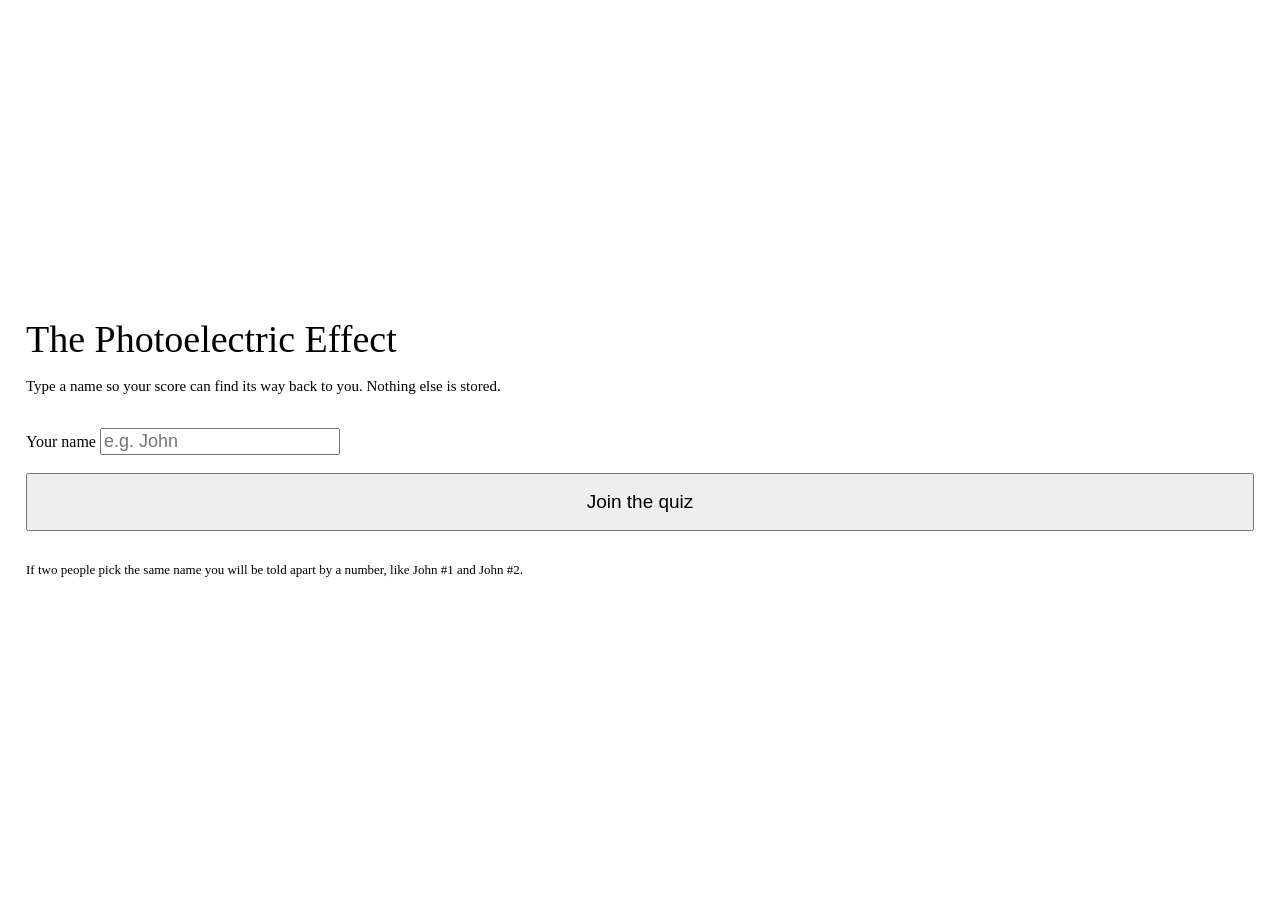
==== app/quiz.html @ e6664137 "the apparatus fills its frame, and the questions count properly NO BLACKBOARD HERE. Every other pict" ====
<!doctype html>
<html lang="en">
<head>
<meta charset="utf-8">
<meta name="viewport" content="width=device-width, initial-scale=1, viewport-fit=cover">
<title>The Photoelectric Effect — quiz</title>
<script>
/* ---- Freshness -----------------------------------------------------------
   GitHub Pages tells browsers to keep this page for ten minutes, and phones
   hold on far longer. A stale page running against a current server is a real
   risk on the day, not just an annoyance while building.

   So: ask an UNCACHED file what the current build is, and if this page is
   older, reload once with the new build in the URL - which the browser treats
   as a different address and therefore fetches fresh.

   Guarded against looping: if the URL already names that build, stop. Offline,
   the check fails silently and the page carries on with what it has. */
const BUILD = '29';
fetch('version.json?t=' + Date.now(), { cache: 'no-store' })
  .then(r => r.json())
  .then(v => {
    const latest = String(v.build);
    if (latest === BUILD) return;
    const u = new URL(location.href);
    if (u.searchParams.get('b') === latest) return;
    u.searchParams.set('b', latest);
    location.replace(u.toString());
  })
  .catch(() => {});
</script>
<link rel="stylesheet" href="theme.css?v=29">
<style>
/* Phone-first. This page is opened by scanning a QR code on the projector,
   over classroom wifi, so it stays small: no images, no libraries. */

body { padding: 0; min-height: 100dvh; display: flex; flex-direction: column; }

.bar {
  display: flex; align-items: center; justify-content: space-between; gap: 12px;
  padding: 12px 18px; border-bottom: 1px solid var(--rule-soft);
  background: var(--board-sunk); flex: none;
}
.bar .who   { font-family: var(--hand); font-size: 18px; }
.bar .score { font-size: 13px; color: var(--chalk-dim); white-space: nowrap; }
body.anon .bar { display: none; }

.screen { flex: 1 1 auto; display: none; flex-direction: column; justify-content: center;
          gap: 18px; padding: 24px 18px 32px; }
body.at-join    #join,
body.at-wait    #wait,
body.at-ask     #ask,
body.at-sent    #sent,
body.at-done    #done { display: flex; }

.big  { font-family: var(--hand); font-size: clamp(26px, 8vw, 38px); line-height: 1.2; }
.note { color: var(--chalk-dim); font-size: 15px; }
.placeholder { color: var(--chalk-faint); font-size: 13px; }

/* ---- Choices: big tap targets, one per line ---------------------------- */
.choices { display: flex; flex-direction: column; gap: 12px; }
.choice {
  display: block; width: 100%; text-align: left;
  font-family: var(--hand); font-size: 20px; padding: 18px 18px;
  border: 1.5px solid var(--rule); border-radius: 12px;
  background: var(--board-sunk); color: var(--chalk);
}
.choice:active { background: var(--board-panel); }
.choice[disabled] { opacity: .5; }
.choice.picked { border-color: var(--accent); color: var(--accent); }

/* ---- Waiting ------------------------------------------------------------ */
.waiting { display: flex; align-items: center; gap: 12px; color: var(--chalk-dim); }
.dot { width: 10px; height: 10px; border-radius: 50%; background: var(--accent);
       animation: pulse 1.4s ease-in-out infinite; }
@keyframes pulse { 0%,100% { opacity: .25 } 50% { opacity: 1 } }

#join input { font-size: 18px; }
#join button { font-size: 19px; padding: 16px; width: 100%; }

.tally { font-family: var(--hand); font-size: clamp(44px, 16vw, 72px); color: var(--emit); }

/* Shown when the presenter starts the next group. The switch used to be
   silent, which meant a score quietly became 0 with nothing to explain it. */
#newgroup {
  display: none; position: fixed; inset: 0; z-index: 10;
  background: rgba(14,18,17,.94);
  flex-direction: column; align-items: center; justify-content: center;
  gap: 16px; padding: 28px; text-align: center;
}
body.newgroup #newgroup { display: flex; }
#newgroup .big { color: var(--accent); }
#newgroup button { font-size: 19px; padding: 14px 28px; }

</style>
</head>
<body class="anon at-join">

<div class="bar">
  <span class="who" id="who"></span>
  <span class="score" id="scoreLine"></span>
</div>

<!-- 0. A new group has started ---------------------------------------- -->
<div id="newgroup">
  <div class="big">A new group has started</div>
  <p class="note">Join in and your score starts again at zero — or stop here
  and let the new arrivals play.</p>
  <button type="button" class="primary" id="newgroupJoin">Join this group</button>
  <button type="button" id="newgroupNo">I have already played</button>
</div>

<!-- 1. Join ------------------------------------------------------------- -->
<section class="screen" id="join">
  <div>
    <div class="big">The Photoelectric Effect</div>
    <p class="note">Type a name so your score can find its way back to you. Nothing else is stored.</p>
  </div>
  <div>
    <label for="name">Your name</label>
    <input id="name" type="text" maxlength="24" autocomplete="off"
           autocapitalize="words" placeholder="e.g. John">
  </div>
  <button type="button" class="primary" id="joinBtn">Join the quiz</button>
  <p class="placeholder">If two people pick the same name you will be told apart by a number,
  like John&nbsp;#1 and John&nbsp;#2.</p>
</section>

<!-- 2. Waiting for the presenter ---------------------------------------- -->
<section class="screen" id="wait">
  <div class="waiting"><span class="dot"></span><span id="waitText">Waiting for the next question…</span></div>
  <p class="note">Keep this page open and watch the screen at the front.</p>
  <p class="placeholder" id="waitNote"></p>
  <button type="button" id="waitNext" hidden>Next question (stand-in for the presenter)</button>
</section>

<!-- 3. A question -------------------------------------------------------- -->
<section class="screen" id="ask">
  <div>
    <div class="note" id="qtag"></div>
    <div class="big" id="qtext"></div>
  </div>
  <div class="choices" id="choices"></div>
</section>

<!-- 4. Answer sent ------------------------------------------------------- -->
<section class="screen" id="sent">
  <div class="big" id="sentMsg">Answer sent</div>
  <p class="note" id="sentSub"></p>
  <div class="waiting"><span class="dot"></span><span>Waiting for the next question…</span></div>
  <button type="button" id="sentNext" hidden>Next question (stand-in for the presenter)</button>
</section>

<!-- 5. Finished ---------------------------------------------------------- -->
<section class="screen" id="done">
  <div class="big">That's the lot</div>
  <div class="tally" id="tally"></div>
  <div class="note" id="tallySub"></div>
  <p class="note">Hold up your phone so everyone can see.</p>
  <p class="placeholder" id="doneNote"></p>
</section>

<script src="physics.js?v=29"></script>
<script src="questions.js?v=29"></script>
<script src="scoreboard.js?v=29"></script>
<script src="live.js?v=29"></script>
<script>
const $ = id => document.getElementById(id);

/* ---- The questions -----------------------------------------------------
   From questions.js, the single source. The presenter's screen reads the same
   file, so the two cannot drift apart - and the answers are DERIVED from
   physics() rather than typed, so the key cannot disagree with the simulation.
   This page never decides what is correct; it asks. */
const QUIZ = QUESTIONS;

/* ---- Who you are, and what you scored ----------------------------------
   All of it lives in scoreboard.js. This page never touches storage or the
   network itself, so when the backend arrives it plugs in behind that module
   and nothing here changes. */

let current = null;      /* the question on screen, if any */

function answeredCount() { return Object.keys(Scoreboard.answers()).length; }

/* Offline, the page walks itself forward and says so. Online, it waits. */
function paintMode() {
  const on = Scoreboard.isOnline();
  $('waitNext').hidden = on;
  $('sentNext').hidden = on;
  $('waitText').textContent = on
    ? 'Waiting for the next question…'
    : 'Not connected — this page is running on its own.';
  $('waitNote').textContent = on
    ? ''
    : 'No connection to the room, so this phone keeps its own score and moves at your pace.';
  $('doneNote').textContent = on
    ? ''
    : 'No connection to the room, so only this phone knows this score.';
}

function show(where) {
  /* Preserved across a screen change: the notice is dismissed by tapping it or
     by the next question arriving, not by the page moving on underneath it. */
  const notice = document.body.classList.contains('newgroup') ? ' newgroup' : '';
  document.body.className = (Scoreboard.me() ? '' : 'anon ') + 'at-' + where + notice;
}

function paintBar() {
  const me = Scoreboard.me();
  if (!me) return;
  const pts = Scoreboard.points();
  $('who').textContent = me.display;
  $('scoreLine').textContent =
    (pts === null ? Scoreboard.score() + ' / ' + QUIZ.length
                  : pts.toLocaleString() + ' pts · ' + Scoreboard.score() + ' right')
    + (Scoreboard.persists() ? '' : ' · will not survive a reload');
}

/* ---- Join --------------------------------------------------------------- */

$('joinBtn').onclick = () => {
  const name = $('name').value.trim() || 'Anonymous';
  try { localStorage.setItem('pe.name', JSON.stringify(name)); } catch (e) {}
  Scoreboard.join(name);     /* local identity, immediately */
  Live.join(name);           /* the server replaces it with one unique to the group */
  paintBar();
  show('wait');
};

$('name').addEventListener('keydown', e => { if (e.key === 'Enter') $('joinBtn').click(); });

/* ---- Questions ---------------------------------------------------------- */

function askNext() {
  const at = answeredCount();
  if (at >= QUIZ.length) { finish(); return; }
  ask(QUIZ[at]);
}

/* Show one particular question. Online this is driven by the presenter; offline
   the page walks itself through them in order. */
function ask(q) {
  if (!q) return;
  if (Scoreboard.hasAnswered(q.id)) { show('sent'); return; }
  current = q;
  const n = QUIZ.indexOf(q) + 1;
  $('qtag').textContent = q.id + ' · question ' + n + ' of ' + QUIZ.length;
  $('qtext').textContent = q.text;
  $('choices').innerHTML = q.options
    .map((c, i) => '<button type="button" class="choice" data-i="' + i + '"></button>')
    .join('');
  /* textContent, never innerHTML: an option is data, and a stray < would
     otherwise become markup. */
  $('choices').querySelectorAll('.choice').forEach((b, i) => {
    b.textContent = q.options[i];
    b.onclick = () => answer(+b.dataset.i, b);
  });
  show('ask');
}

function answer(i, btn) {
  const q = current;
  if (!q) return;
  const right = correctIndices(q).indexOf(i) !== -1;

  /* One answer per question: everything locks the moment one is tapped. */
  $('choices').querySelectorAll('.choice').forEach(b => b.disabled = true);
  btn.classList.add('picked');

  /* Scored locally in parallel, always, so a dropped socket costs nothing.
     The server scores it independently and its answer wins when it arrives. */
  Scoreboard.submitAnswer(q.id, i, right);
  current = null;

  $('sentMsg').textContent = right ? 'Correct' : 'Answer sent';
  $('sentSub').textContent = right
    ? 'That is a point. Watch the front screen for the answer.'
    : 'Watch the front screen for the answer.';
  paintBar();

  /* Online, the presenter decides what comes next, so this always lands on the
     waiting screen. Offline, finishing the last question ends the quiz. */
  const done = !Scoreboard.isOnline() && answeredCount() >= QUIZ.length;
  setTimeout(() => done ? finish() : show('sent'), 450);
}

function finish() {
  const pts = Scoreboard.points();
  /* Points are the ranking; the number right is what people actually want to
     know about themselves. Show both, points first. */
  $('tally').textContent = pts === null ? Scoreboard.score() + ' / ' + QUIZ.length
                                        : pts.toLocaleString();
  $('tallySub').textContent = pts === null ? ''
    : Scoreboard.score() + ' of ' + QUIZ.length + ' correct';
  show('done');
}

$('newgroupJoin').onclick = () => {
  document.body.classList.remove('newgroup');
  Scoreboard.reset();
  joinAgain();
};

/* Bowing out: keep their final score on screen rather than zeroing it. They
   stay connected and simply never join the new group. */
$('newgroupNo').onclick = () => {
  document.body.classList.remove('newgroup');
  $('doneNote').textContent = 'A new group is playing now. Thanks for joining in.';
  finish();
};

$('waitNext').onclick = askNext;
$('sentNext').onclick = askNext;

/* ---- Start -------------------------------------------------------------- */

/* ---- The room -----------------------------------------------------------
   Everything below is optional. If the room cannot be reached, the page runs
   exactly as it did before: own score, own pace. */

Live.on((type, msg) => {
  switch (type) {
    case 'open':
      Scoreboard.attach(Live);
      paintMode();
      /* Already joined and already mid-quiz? Pick up whatever is open now. */
      if (msg.open && Scoreboard.me()) openFromServer(msg.open.qid);
      break;

    case 'close':
      Scoreboard.detach('connection lost');
      paintMode();
      break;

    case 'joined':
      /* The server's number is unique across the room; ours never was. */
      Scoreboard.adopt(msg);
      paintBar();
      if (msg.open) openFromServer(msg.open.qid);
      break;

    case 'unknown-token':
      /* Our token belongs to a group that has finished. Join the live one
         afresh - this is how someone who arrived early gets swept forward. */
      if (Scoreboard.me()) { Scoreboard.reset(); joinAgain(); }
      break;

    case 'roomReset':
      /* The presenter cleared the room. Everything here goes with it, and the
         notice is dropped if it was up - there is nothing left to join. */
      document.body.classList.remove('newgroup');
      Scoreboard.reset();
      show('join');
      break;

    case 'sessionChanged':
      /* The presenter moved on. Nobody is carried across automatically: whoever
         is standing there decides. Someone who already played can bow out,
         which is the only honest answer to them having seen the questions
         already - a soft block would just annoy the people it caught.

         Nothing is reset until they choose, so their score is still on screen
         behind the notice. */
      document.body.classList.add('newgroup');
      break;

    case 'partOpened':
      openFromServer(msg.qid);
      break;

    case 'questionClosed':
    case 'partChanged':
      if (document.body.className.indexOf('at-ask') !== -1) show('sent');
      break;

    case 'answered':
      /* The server scored it. Its number wins over ours. */
      Scoreboard.syncScore(msg.score, msg.correctCount);
      paintBar();
      break;

    case 'full':
      $('waitText').textContent = 'The room is full.';
      break;
  }
});

/* Re-join under the name already typed, without sending anyone back to the
   join screen. */
function joinAgain() {
  let name = null;
  try { name = JSON.parse(localStorage.getItem('pe.name')); } catch (e) {}
  if (!name) { show('join'); return; }
  Scoreboard.join(name);
  Live.join(name);
  paintBar();
  show('wait');
}

function openFromServer(qid) {
  const q = QUIZ.find(x => x.id === qid);
  if (!q) return;
  /* Someone who has not answered the notice is not in this group, so a question
     opening must not drag them into it. */
  if (document.body.classList.contains('newgroup')) return;
  if (Scoreboard.hasAnswered(q.id)) { show('sent'); return; }
  ask(q);
}

Live.start({ as: 'player' });
paintMode();

if (Scoreboard.me()) {
  paintBar();
  /* finish() rather than show('done'): the tally has to be filled in, which a
     bare show() does not do. Returning to a finished quiz after a reload was
     landing on an empty score. */
  if (answeredCount() >= QUIZ.length) finish(); else show('wait');
} else {
  show('join');
}
</script>
</body>
</html>
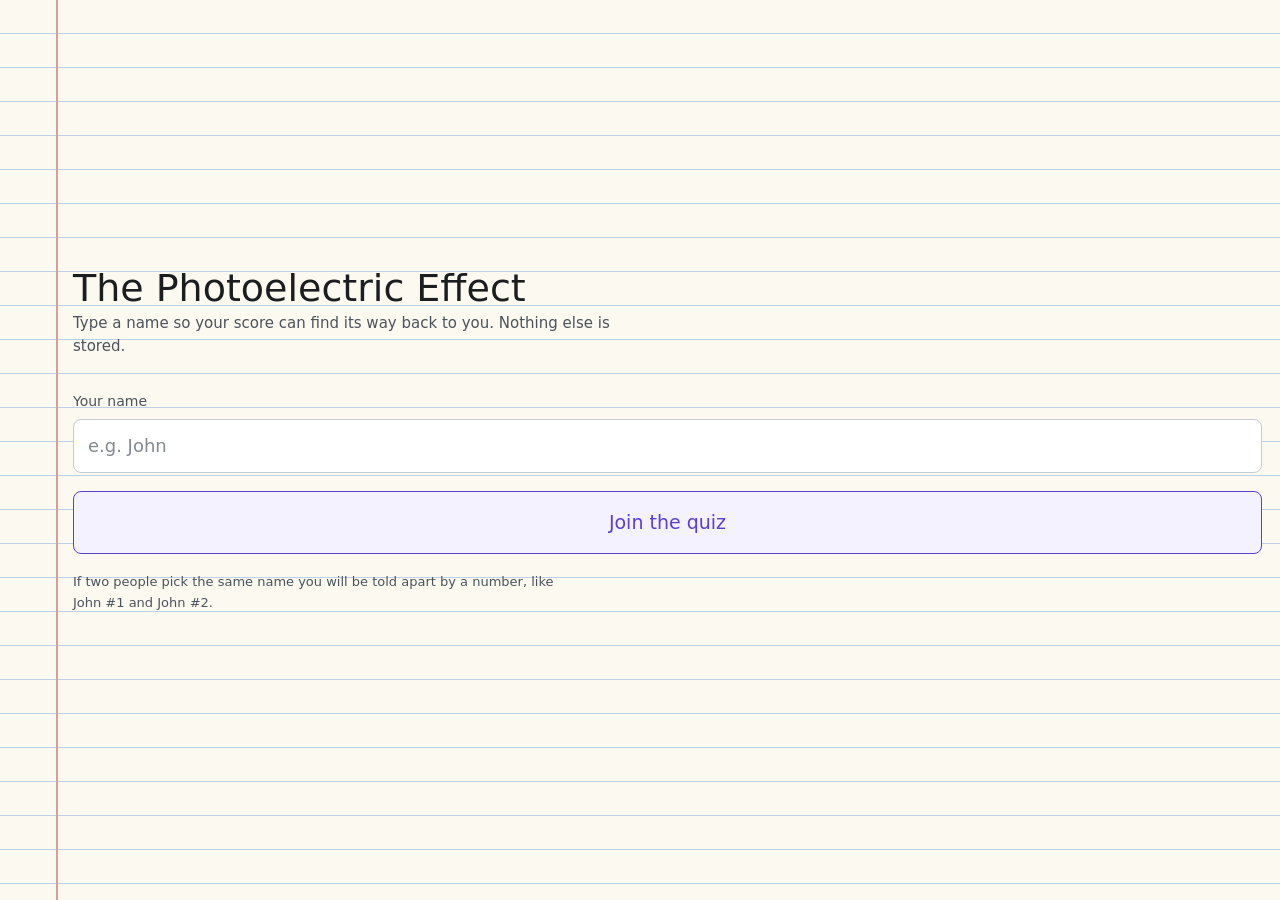
==== commit ee2bb62e: "the phone is a page of the same notebook quiz.html was still the flat chalkboard theme while present" ====
--- a/app/quiz.html
+++ b/app/quiz.html
@@ -16,7 +16,7 @@
 
    Guarded against looping: if the URL already names that build, stop. Offline,
    the check fails silently and the page carries on with what it has. */
-const BUILD = '29';
+const BUILD = '37';
 fetch('version.json?t=' + Date.now(), { cache: 'no-store' })
   .then(r => r.json())
   .then(v => {
@@ -29,74 +29,132 @@
   })
   .catch(() => {});
 </script>
-<link rel="stylesheet" href="theme.css?v=29">
+<link rel="stylesheet" href="theme.css?v=37">
 <style>
 /* Phone-first. This page is opened by scanning a QR code on the projector,
-   over classroom wifi, so it stays small: no images, no libraries. */
+   over classroom wifi, so it stays small: no images, no libraries.
+
+   The surface is the school sheet from theme.css - the same one the
+   projector shows. Ink on ruled paper, with the question on a blackboard
+   pinned to it, so the phone reads as a page of the presenter's notebook
+   rather than a separate app that happens to share a font.
+
+   THE RULE, which this page inherits rather than invents: the physics goes
+   on slate, because beams and electrons only read against a dark ground.
+   Everything else - a name, a score, a prompt, a button - is ink on paper.
+   The question is the one thing here that is physics, so it is the one
+   thing on a board. */
 
 body { padding: 0; min-height: 100dvh; display: flex; flex-direction: column; }
 
-.bar {
+/* ---- The name and the score, on the paper -------------------------------
+   Named .topbar, like present.html's, and not .bar: .bar is the ENERGY BAR
+   in theme.css, a three-column grid with its own phone breakpoint. Nothing
+   had broken yet only because this page's rules come later in the cascade
+   and won. The two were one edit apart from colliding. */
+.topbar {
   display: flex; align-items: center; justify-content: space-between; gap: 12px;
-  padding: 12px 18px; border-bottom: 1px solid var(--rule-soft);
-  background: var(--board-sunk); flex: none;
-}
-.bar .who   { font-family: var(--hand); font-size: 18px; }
-.bar .score { font-size: 13px; color: var(--chalk-dim); white-space: nowrap; }
-body.anon .bar { display: none; }
-
+  padding: 12px 18px;
+  padding-left: calc(var(--margin-x) + var(--margin-gap));
+  border-bottom: 1.5px solid var(--paper-edge);
+  background: rgba(255,255,255,.78); flex: none;
+}
+/* Both of these shrink rather than push. The score line carries its longest
+   form in private browsing - "12,450 pts . 4 right . will not survive a
+   reload" - which measured 252px of nowrap text and ran 94px off a 320px
+   screen. A name can be any length at all, so it ellipsises; the score
+   wraps to a second line instead, because every word of it is information
+   and none of it may be cut. */
+.topbar .who   { font-family: var(--hand); font-size: 18px; color: var(--ink-dark);
+                 flex: 0 1 auto; min-width: 0; white-space: nowrap;
+                 overflow: hidden; text-overflow: ellipsis; }
+.topbar .score { font-size: 13px; color: var(--ink-soft); line-height: 1.35;
+                 flex: 0 1 auto; min-width: 0; text-align: right; }
+body.anon .topbar { display: none; }
+
+/* Content starts where the margin rule is drawn, so the red line is a
+   margin rather than a stripe the text happens to clear. The number comes
+   from theme.css and is the same one the projector lines its title up on. */
 .screen { flex: 1 1 auto; display: none; flex-direction: column; justify-content: center;
-          gap: 18px; padding: 24px 18px 32px; }
+          gap: 18px; padding: 24px 18px 32px;
+          padding-left: calc(var(--margin-x) + var(--margin-gap)); }
 body.at-join    #join,
 body.at-wait    #wait,
 body.at-ask     #ask,
 body.at-sent    #sent,
 body.at-done    #done { display: flex; }
 
-.big  { font-family: var(--hand); font-size: clamp(26px, 8vw, 38px); line-height: 1.2; }
-.note { color: var(--chalk-dim); font-size: 15px; }
-.placeholder { color: var(--chalk-faint); font-size: 13px; }
-
-/* ---- Choices: big tap targets, one per line ---------------------------- */
-.choices { display: flex; flex-direction: column; gap: 12px; }
+/* Ink, not chalk. Every one of these sits on the paper. */
+.big  { font-family: var(--hand); font-size: clamp(26px, 8vw, 38px); line-height: 1.2;
+        color: var(--ink-dark); }
+.note { color: var(--ink-soft); font-size: 15px; }
+/* --ink-soft, not --ink-faint: these lines carry real instructions, and
+   faint came back under 4.5:1 on this paper when present.html measured it. */
+.placeholder { color: var(--ink-soft); font-size: 13px; }
+
+/* ---- The question: a blackboard pinned to the page ----------------------
+   The screen keeps its own padding, so paper and the margin rule stay
+   visible around the board and it reads as pinned to the page rather than
+   bleeding off the edges of it. */
+.qpanel { gap: 14px; padding: 18px 16px 20px; }
+.qpanel .qtag { font-size: 13px; letter-spacing: .16em; text-transform: uppercase;
+                color: var(--accent); }
+/* Smaller than a .big on paper: this one shares a board with four answers,
+   and the answers are what gets tapped. */
+.qpanel .big { color: var(--chalk); font-size: clamp(21px, 5.8vw, 28px); }
+
+/* ---- Choices: big tap targets, one per line -----------------------------
+   The projector's .choice, at a thumb's scale. Picked turns accent, and
+   nothing ever turns green here - the phone does not reveal the answer,
+   the front screen does. */
+.choices { display: flex; flex-direction: column; gap: 10px; }
 .choice {
   display: block; width: 100%; text-align: left;
-  font-family: var(--hand); font-size: 20px; padding: 18px 18px;
-  border: 1.5px solid var(--rule); border-radius: 12px;
-  background: var(--board-sunk); color: var(--chalk);
+  font-family: var(--hand); font-size: 18px; padding: 15px 14px;
+  border: 1.5px solid var(--rule); border-radius: 10px;
+  background: var(--board-sunk); color: var(--chalk-dim);
+  transition: border-color .18s, color .18s, background .18s;
 }
 .choice:active { background: var(--board-panel); }
 .choice[disabled] { opacity: .5; }
-.choice.picked { border-color: var(--accent); color: var(--accent); }
+.choice.picked {
+  border-color: var(--accent); color: var(--accent);
+  background: color-mix(in srgb, var(--accent) 10%, var(--board-sunk));
+}
+@supports not (background: color-mix(in srgb, red 10%, blue)) {
+  .choice.picked { background: var(--board-panel); }
+}
 
 /* ---- Waiting ------------------------------------------------------------ */
-.waiting { display: flex; align-items: center; gap: 12px; color: var(--chalk-dim); }
-.dot { width: 10px; height: 10px; border-radius: 50%; background: var(--accent);
+.waiting { display: flex; align-items: center; gap: 12px; color: var(--ink-soft); }
+.dot { width: 10px; height: 10px; border-radius: 50%; background: var(--accent-ink);
        animation: pulse 1.4s ease-in-out infinite; }
 @keyframes pulse { 0%,100% { opacity: .25 } 50% { opacity: 1 } }
 
 #join input { font-size: 18px; }
 #join button { font-size: 19px; padding: 16px; width: 100%; }
 
-.tally { font-family: var(--hand); font-size: clamp(44px, 16vw, 72px); color: var(--emit); }
+/* The score, as ink. The chalk green is pale by design and disappears on
+   paper; --emit-ink is the same meaning at a weight the sheet can hold. */
+.tally { font-family: var(--hand); font-size: clamp(44px, 16vw, 72px); color: var(--emit-ink); }
 
 /* Shown when the presenter starts the next group. The switch used to be
    silent, which meant a score quietly became 0 with nothing to explain it. */
 #newgroup {
   display: none; position: fixed; inset: 0; z-index: 10;
-  background: rgba(14,18,17,.94);
+  background: rgba(252,249,241,.95);
   flex-direction: column; align-items: center; justify-content: center;
   gap: 16px; padding: 28px; text-align: center;
 }
 body.newgroup #newgroup { display: flex; }
-#newgroup .big { color: var(--accent); }
+#newgroup .big { color: var(--accent-ink); }
 #newgroup button { font-size: 19px; padding: 14px 28px; }
 
 </style>
 </head>
-<body class="anon at-join">
-
-<div class="bar">
+<body class="sheet anon at-join">
+
+<div class="topbar">
   <span class="who" id="who"></span>
   <span class="score" id="scoreLine"></span>
 </div>
@@ -136,11 +194,11 @@
 
 <!-- 3. A question -------------------------------------------------------- -->
 <section class="screen" id="ask">
-  <div>
-    <div class="note" id="qtag"></div>
+  <div class="blackboard qpanel">
+    <div class="qtag" id="qtag"></div>
     <div class="big" id="qtext"></div>
+    <div class="choices" id="choices"></div>
   </div>
-  <div class="choices" id="choices"></div>
 </section>
 
 <!-- 4. Answer sent ------------------------------------------------------- -->
@@ -160,10 +218,10 @@
   <p class="placeholder" id="doneNote"></p>
 </section>
 
-<script src="physics.js?v=29"></script>
-<script src="questions.js?v=29"></script>
-<script src="scoreboard.js?v=29"></script>
-<script src="live.js?v=29"></script>
+<script src="physics.js?v=37"></script>
+<script src="questions.js?v=37"></script>
+<script src="scoreboard.js?v=37"></script>
+<script src="live.js?v=37"></script>
 <script>
 const $ = id => document.getElementById(id);
 
@@ -203,7 +261,10 @@
   /* Preserved across a screen change: the notice is dismissed by tapping it or
      by the next question arriving, not by the page moving on underneath it. */
   const notice = document.body.classList.contains('newgroup') ? ' newgroup' : '';
-  document.body.className = (Scoreboard.me() ? '' : 'anon ') + 'at-' + where + notice;
+  /* 'sheet' is what makes this page the school sheet, and this assignment
+     replaces the WHOLE class list - leave it out and the paper disappears
+     the first time any screen changes. */
+  document.body.className = 'sheet ' + (Scoreboard.me() ? '' : 'anon ') + 'at-' + where + notice;
 }
 
 function paintBar() {
--- a/app/theme.css
+++ b/app/theme.css
@@ -0,0 +1,361 @@
+/* The Photoelectric Effect — chalkboard theme.
+ *
+ * Shared by present.html (projected) and quiz.html (phones). index.html keeps
+ * its own dark-brown styling this round; see SPEC.md §6.
+ *
+ * Why a chalkboard and not paper: glowing photons and ejected electrons only
+ * read against a dark ground. A light theme would have fought the animation for
+ * the whole talk.
+ *
+ * No images, and no font loaded from anyone else's server. The one webfont,
+ * Schoolbell, is self-hosted in fonts/ — so the pages render identically with
+ * the network unplugged, which matters because the presentation must survive
+ * classroom wifi failing and because quiz.html has a 50 KB budget.
+ *
+ * ONE RULE WORTH KNOWING: --accent is the physics. Later tasks set it from the
+ * current wavelength, so the whole interface turns violet at 400 nm and red at
+ * 700 nm. Everything accent-coloured below follows automatically.
+ */
+
+:root {
+  /* Tells the browser to render its own widgets dark: the <select> chevron, the
+     range-slider track, scrollbars and form focus rings. Without it those come
+     out light-on-dark and the page looks half-finished. */
+  color-scheme: dark;
+
+  /* The board itself */
+  --board:        #131715;
+  --board-panel:  #191f1c;
+  --board-sunk:   #0e1211;
+
+  /* Chalk. --chalk-faint is decorative only: it does not meet text contrast
+     against the board, so never put a number or a label in it. */
+  --chalk:        #f0efe6;
+  --chalk-dim:    #a9b0a6;
+  --chalk-faint:  #6e766c;
+
+  --rule:         #39413b;
+  --rule-soft:    #262d29;
+
+  /* Set from the wavelength by present.html (task 6). These defaults are
+     400 nm violet, so a page that never sets them still looks deliberate. */
+  --accent:       #b69aff;
+  --accent-dim:   #6d5c9c;
+
+  /* Coloured chalks. These match index.html's energy-bar palette on purpose —
+     the same quantity keeps the same colour across all three pages. */
+  --chalk-violet: #bb9ce8;   /* photon energy   */
+  --chalk-amber:  #e5bb76;   /* work function   */
+  --chalk-cyan:   #93d9db;   /* kinetic energy  */
+
+  --emit:         #93d9db;
+  --no-emit:      #e5bb76;
+
+  --ink:    system-ui, -apple-system, "Segoe UI", Roboto, sans-serif;
+
+  /* The handwriting face. Measured: Schoolbell has no λ, no φ and no subscript
+     zero — and this presentation is full of them. So --ink is the LAST entry on
+     purpose: a missing glyph lands on the body sans and reads as deliberate,
+     instead of dropping to the browser's default serif, which next to
+     handwriting looks like a rendering fault. Never let serif end this list. */
+  --hand:   Schoolbell, "Segoe Print", "Chalkboard SE", "Comic Sans MS", var(--ink);
+}
+
+/* Schoolbell, self-hosted so it survives the wifi failing. Apache 2.0;
+   see fonts/README.md and fonts/LICENSE.txt.
+   font-display: swap — the page must be readable in the body sans immediately
+   and upgrade when the font lands, never blank while a phone waits on it. */
+@font-face {
+  font-family: Schoolbell;
+  src: url("fonts/schoolbell.woff2") format("woff2");
+  font-weight: 400;
+  font-style: normal;
+  font-display: swap;
+}
+
+* { box-sizing: border-box; }
+
+body {
+  margin: 0;
+  padding: 24px 16px;
+  background-color: var(--board);
+  /* Chalk dust and the ghost of a thousand erasings. Cheap: two gradients. */
+  background-image:
+    radial-gradient(ellipse 80% 50% at 22% 18%, rgba(240,239,230,.020), transparent 70%),
+    radial-gradient(ellipse 70% 60% at 78% 82%, rgba(240,239,230,.016), transparent 65%);
+  background-attachment: fixed;
+  color: var(--chalk);
+  font-family: var(--ink);
+  font-size: 17px;
+  line-height: 1.55;
+  -webkit-text-size-adjust: 100%;
+}
+
+/* ---- Type ------------------------------------------------------------- */
+
+/* Weight 400: Schoolbell ships one weight only. Asking for 600 makes the
+   browser synthesise bold, which smears a handwriting face. */
+h1, h2, h3 { font-family: var(--hand); font-weight: 400; line-height: 1.2; margin: 0 0 .4em; }
+h1 { font-size: clamp(30px, 6vw, 52px); letter-spacing: .01em; }
+h2 { font-size: clamp(22px, 4vw, 32px); }
+h3 { font-size: clamp(18px, 3vw, 22px); color: var(--chalk-dim); }
+
+p { margin: 0 0 1em; max-width: 62ch; }
+
+.eyebrow {
+  font-size: 13px; letter-spacing: .18em; text-transform: uppercase;
+  color: var(--chalk-dim); margin-bottom: .6em;
+}
+.small { font-size: 14px; color: var(--chalk-dim); }
+strong { color: var(--chalk); font-weight: 600; }
+em { color: var(--accent); font-style: normal; }
+
+/* Underline drawn like a chalk stroke: slightly uneven, never a crisp rule. */
+.underline {
+  border-bottom: 2px solid var(--accent);
+  border-radius: 40%;
+  padding-bottom: 2px;
+}
+
+/* ---- Surfaces --------------------------------------------------------- */
+
+.panel {
+  background: var(--board-panel);
+  border: 1px solid var(--rule);
+  border-radius: 10px;
+  padding: 20px 22px;
+}
+
+hr { border: 0; border-top: 1px solid var(--rule-soft); margin: 28px 0; }
+
+/* ---- Readouts: the numbers that carry the physics ---------------------- */
+
+.readout { display: flex; flex-direction: column; gap: 4px; }
+.readout label { font-size: 13px; letter-spacing: .06em; text-transform: uppercase; color: var(--chalk-dim); }
+
+/* Greek in an uppercased label is a notation bug, not a style choice:
+   text-transform turns λ into Λ and φ into Φ, which mean different things.
+   Wrap any Greek inside a label in this. <label>Threshold <i class="sym">λ₀</i></label> */
+.sym { text-transform: none; font-style: normal; }
+
+.value {
+  font-family: var(--hand);
+  font-size: clamp(26px, 5vw, 40px);
+  line-height: 1.1;
+  color: var(--chalk);
+  font-variant-numeric: tabular-nums;
+}
+.value.accent { color: var(--accent); }
+.value.emit   { color: var(--emit); }
+.value.none   { color: var(--no-emit); }
+
+/* Masked: the ask/reveal mechanism (SPEC.md §2). A masked readout must read as
+   DELIBERATELY HIDDEN, never as broken or as a value of zero — the audience is
+   answering a question about this number right now. */
+.masked .value,
+.value.masked {
+  color: transparent;
+  position: relative;
+}
+.masked .value::after,
+.value.masked::after {
+  content: "?";
+  position: absolute; inset: 0;
+  display: flex; align-items: center; justify-content: center;
+  color: var(--chalk-faint);
+  border: 2px dashed var(--rule);
+  border-radius: 8px;
+  background: var(--board-sunk);
+}
+
+/* ---- Controls --------------------------------------------------------- */
+
+button, .btn {
+  font: inherit;
+  font-family: var(--hand);
+  font-size: 17px;
+  color: var(--chalk);
+  background: var(--board-sunk);
+  border: 1.5px solid var(--rule);
+  border-radius: 8px;
+  padding: 10px 18px;
+  cursor: pointer;
+  transition: border-color .15s, color .15s, background .15s;
+}
+button:hover, .btn:hover { border-color: var(--accent); color: var(--accent); }
+button:active, .btn:active { background: var(--board-panel); }
+button[disabled] { opacity: .45; cursor: not-allowed; }
+
+button.primary {
+  border-color: var(--accent);
+  color: var(--accent);
+}
+button.primary:hover { background: var(--board-panel); }
+
+:focus-visible {
+  outline: 2px solid var(--accent);
+  outline-offset: 3px;
+}
+
+input[type="text"] {
+  font: inherit; color: var(--chalk);
+  background: var(--board-sunk);
+  border: 1.5px solid var(--rule);
+  border-radius: 8px;
+  padding: 12px 14px;
+  width: 100%;
+}
+input[type="text"]::placeholder { color: var(--chalk-faint); }
+
+label { display: block; font-size: 14px; color: var(--chalk-dim); margin-bottom: 6px; }
+
+input[type="range"] {
+  width: 100%;
+  accent-color: var(--accent);
+}
+
+select {
+  font: inherit; color: var(--chalk);
+  background: var(--board-sunk);
+  border: 1.5px solid var(--rule);
+  border-radius: 8px;
+  padding: 10px 12px;
+}
+
+/* ---- Energy bars ------------------------------------------------------- */
+
+.bar { display: grid; grid-template-columns: 150px 1fr 96px; gap: 12px; align-items: center; margin-bottom: 10px; }
+.bar > span:first-child { font-size: 14px; color: var(--chalk-dim); }
+.bar > span:last-child  { font-family: var(--hand); text-align: right; font-variant-numeric: tabular-nums; }
+.bar .track { height: 14px; background: var(--board-sunk); border: 1px solid var(--rule-soft); border-radius: 7px; overflow: hidden; }
+.bar .fill  { height: 100%; border-radius: 7px; }
+
+/* ---- Status ------------------------------------------------------------ */
+
+.status { font-family: var(--hand); font-size: 20px; padding: 10px 0; }
+.status.emit { color: var(--emit); }
+.status.none { color: var(--no-emit); }
+
+/* ---- Phone-first layout ------------------------------------------------ */
+
+.wrap { max-width: 900px; margin: 0 auto; }
+
+@media (max-width: 480px) {
+  body { padding: 18px 16px; font-size: 16px; }
+  .bar { grid-template-columns: 1fr; gap: 4px; }
+  .bar > span:last-child { text-align: left; }
+}
+
+@media (prefers-reduced-motion: reduce) {
+  * { animation: none !important; transition: none !important; }
+}
+
+/* ===== The school sheet =================================================
+   The surface both pages share: a sheet of ruled paper, with blackboards
+   pinned to it. present.html arrived here first and still carries its own
+   copy of these tokens inline; this block is what quiz.html reads, so the
+   phone is a page of the same notebook rather than a bare dark board.
+
+   THE RULE, taken from present.html: the physics happens on slate, because
+   beams and electrons only read against a dark ground. Everything else -
+   names, scores, prompts, buttons - is ink on paper. A colour from the
+   chalk palette above is invisible on this paper, so every one of them has
+   a paper counterpart below. Never put chalk on the sheet.
+
+   NOTE: the tokens here are duplicated in present.html's inline <style>.
+   Collapsing that page onto these is a separate step, and until it happens
+   a value changed here must be changed there too. */
+:root {
+  --paper:       #fcf9f1;
+  --paper-rule:  #bdd0e6;   /* the ruled lines  */
+  --paper-marg:  #e09a9a;   /* the margin rule  */
+  --paper-edge:  #d6d2c6;
+
+  --slate:       #16211d;   /* the blackboard itself */
+  --frame:       #7d5c39;   /* its wooden frame      */
+
+  /* ONE number for the margin: it draws the red rule and it sets where the
+     content starts. The moment those two disagree it stops being a margin.
+     It scales with the viewport, so the proportion survives a phone, a
+     laptop and a projector alike. */
+  --margin-x:   clamp(42px, 4.4vw, 104px);
+  --margin-gap: clamp(12px, 1.3vw, 28px);
+
+  --ink-dark:    #1b1d1f;
+  --ink-soft:    #4c535a;
+  --ink-faint:   #828a92;
+  --accent-ink:  #5a3fd0;   /* --accent is for the dark boxes; this is its
+                               paper twin, dark enough to read on white */
+
+  /* Emission green and no-emission amber, as ink. The chalk versions are
+     pale by design and come back under 3:1 on paper - measured, not
+     guessed. These are the hexes present.html already uses for the same
+     two meanings on its top bar. */
+  --emit-ink:    #0f7357;
+  --no-emit-ink: #8a5f10;
+}
+
+/* The sheet. Overrides the dark body above, which is why it comes after it.
+
+   color-scheme sits HERE rather than on :root because two dev pages load
+   this stylesheet and stay dark; a light scheme at the root would hand them
+   light scrollbars and light form widgets on a dark ground. */
+body.sheet {
+  color-scheme: light;
+  background-color: var(--paper);
+  background-image:
+    linear-gradient(to right,
+      transparent 0 var(--margin-x),
+      var(--paper-marg) var(--margin-x) calc(var(--margin-x) + 2px),
+      transparent calc(var(--margin-x) + 2px)),
+    repeating-linear-gradient(to bottom, transparent 0 33px, var(--paper-rule) 33px 34px);
+  background-attachment: fixed;
+  color: var(--ink-dark);
+}
+
+/* ---- A blackboard pinned to the page -----------------------------------
+   Slate, a wooden frame and a shadow to lift it off the paper, so it reads
+   as a board on a notebook rather than a black rectangle dropped on one.
+   The frame is a border rather than an outer element, so nothing inside it
+   has to know the frame is there. */
+.blackboard {
+  background-color: var(--slate);
+  color: var(--chalk);
+  border: 9px solid var(--frame);
+  border-radius: 7px;
+  box-shadow: 0 10px 20px rgba(60, 45, 25, .22),
+              inset 0 0 70px rgba(0, 0, 0, .34),
+              inset 0 1px 0 rgba(255, 255, 255, .05);
+  /* Chalk dust, the same two gradients the board theme uses. */
+  background-image:
+    radial-gradient(ellipse 80% 50% at 22% 18%, rgba(240,239,230,.030), transparent 70%),
+    radial-gradient(ellipse 70% 60% at 78% 82%, rgba(240,239,230,.022), transparent 65%);
+}
+
+/* ---- Ink on paper: the controls ----------------------------------------
+   button, input and select are styled for a dark ground further up. On the
+   sheet they would be dark-on-light and unreadable, so each is restated
+   here in ink on white - the same treatment present.html gives its top bar
+   and its apparatus controls. Scoped to .sheet so a dark page is untouched. */
+.sheet button, .sheet .btn {
+  color: var(--ink-dark); background: #fff; border-color: #c8cbd0;
+}
+.sheet button:hover, .sheet .btn:hover { border-color: var(--accent-ink); color: var(--accent-ink); }
+.sheet button:active, .sheet .btn:active { background: #f4f2ec; }
+.sheet button.primary { border-color: var(--accent-ink); color: var(--accent-ink); background: #f5f2ff; }
+.sheet button.primary:hover { background: #ece7ff; }
+
+.sheet input[type="text"] {
+  color: var(--ink-dark); background: #fff; border-color: #c8cbd0;
+}
+.sheet input[type="text"]::placeholder { color: var(--ink-faint); }
+.sheet label { color: var(--ink-soft); }
+.sheet :focus-visible { outline-color: var(--accent-ink); }
+
+/* Inside a blackboard the chalk rules win back, because that is a dark
+   ground again. Without this the buttons on the question panel would come
+   out white-on-slate. */
+.blackboard button, .blackboard .btn {
+  color: var(--chalk); background: var(--board-sunk); border-color: var(--rule);
+}
+.blackboard :focus-visible { outline-color: var(--accent); }
